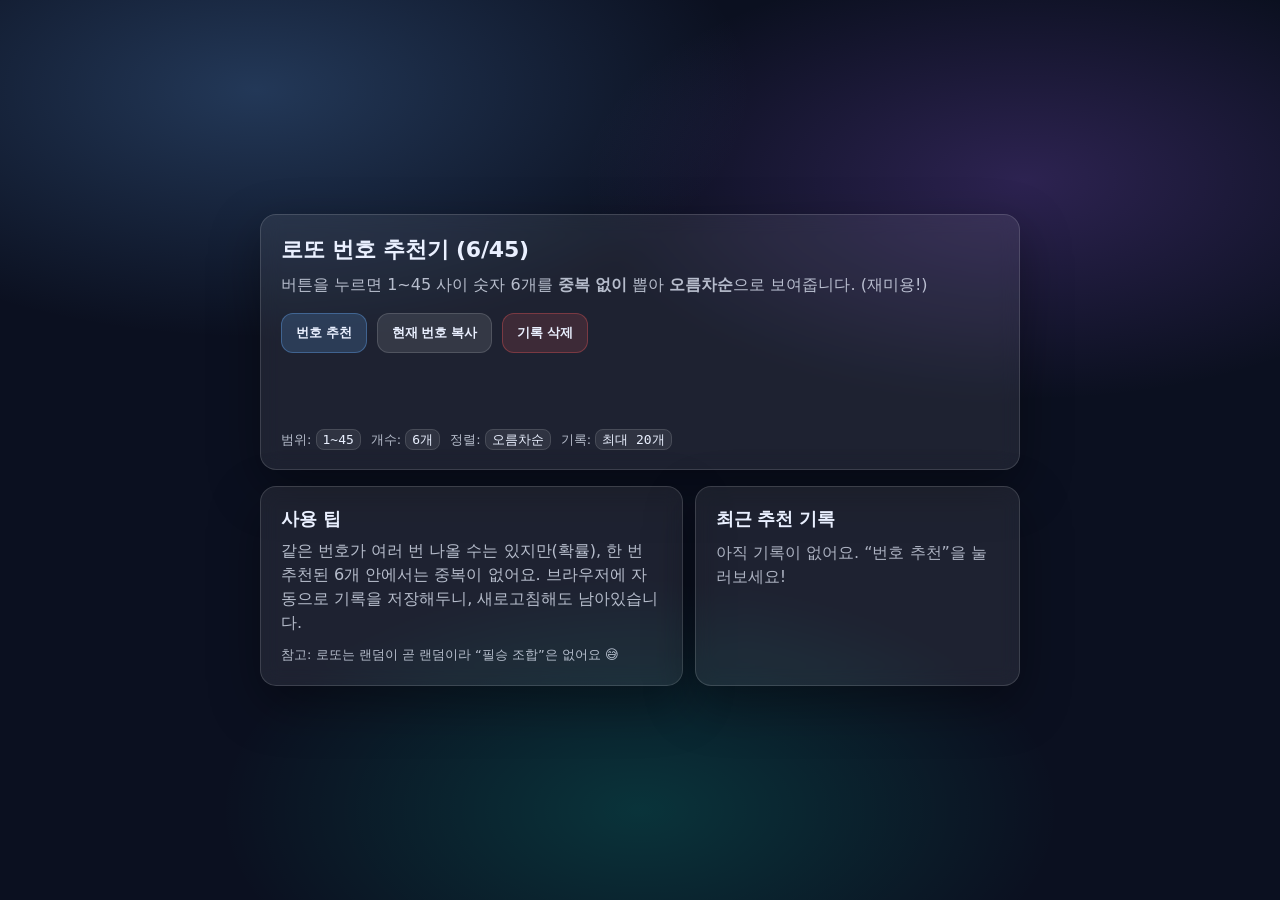
==== index.html @ 37ab80eb "첫 커밋" ====
<!doctype html>
<html lang="ko">
<head>
  <meta charset="utf-8" />
  <meta name="viewport" content="width=device-width,initial-scale=1" />
  <title>로또 번호 추천기 (6/45)</title>
  <style>
    :root {
      --bg: #0b1020;
      --card: rgba(255,255,255,0.08);
      --text: #eaf0ff;
      --muted: rgba(234,240,255,0.75);
      --border: rgba(255,255,255,0.14);
      --shadow: 0 18px 50px rgba(0,0,0,0.35);
    }
    * { box-sizing: border-box; }
    body {
      margin: 0;
      min-height: 100vh;
      display: grid;
      place-items: center;
      font-family: ui-sans-serif, system-ui, -apple-system, Segoe UI, Roboto, "Noto Sans KR", Arial, sans-serif;
      background:
        radial-gradient(900px 450px at 20% 10%, rgba(106, 176, 255, 0.25), transparent 55%),
        radial-gradient(800px 400px at 80% 20%, rgba(165, 101, 255, 0.22), transparent 55%),
        radial-gradient(700px 380px at 50% 90%, rgba(0, 255, 209, 0.15), transparent 60%),
        var(--bg);
      color: var(--text);
      padding: 24px;
    }
    .wrap {
      width: min(760px, 100%);
      display: grid;
      gap: 16px;
    }
    .card {
      background: var(--card);
      border: 1px solid var(--border);
      border-radius: 16px;
      box-shadow: var(--shadow);
      padding: 20px;
      backdrop-filter: blur(10px);
    }
    h1 { margin: 0 0 8px; font-size: 22px; letter-spacing: -0.2px; }
    p { margin: 0; color: var(--muted); line-height: 1.5; }
    .row {
      display: flex;
      flex-wrap: wrap;
      gap: 10px;
      margin-top: 16px;
      align-items: center;
    }
    button {
      appearance: none;
      border: 1px solid var(--border);
      background: rgba(255,255,255,0.10);
      color: var(--text);
      padding: 10px 14px;
      border-radius: 12px;
      cursor: pointer;
      font-weight: 700;
      transition: transform .06s ease, background .15s ease, border-color .15s ease;
    }
    button:hover { background: rgba(255,255,255,0.14); border-color: rgba(255,255,255,0.22); }
    button:active { transform: translateY(1px); }
    button.primary {
      background: rgba(106,176,255,0.18);
      border-color: rgba(106,176,255,0.35);
    }
    button.danger {
      background: rgba(255, 90, 90, 0.14);
      border-color: rgba(255, 90, 90, 0.32);
    }
    .nums {
      display: flex;
      flex-wrap: wrap;
      gap: 10px;
      margin-top: 14px;
      min-height: 54px;
      align-items: center;
    }
    .ball {
      width: 46px;
      height: 46px;
      border-radius: 999px;
      display: grid;
      place-items: center;
      font-weight: 900;
      letter-spacing: -0.4px;
      border: 1px solid rgba(255,255,255,0.18);
      background: rgba(255,255,255,0.10);
      user-select: none;
    }
    .meta {
      display: flex;
      flex-wrap: wrap;
      gap: 10px;
      align-items: center;
      margin-top: 10px;
      color: var(--muted);
      font-size: 13px;
    }
    .meta code {
      background: rgba(255,255,255,0.08);
      border: 1px solid rgba(255,255,255,0.12);
      padding: 2px 6px;
      border-radius: 8px;
      color: var(--text);
    }
    .grid {
      display: grid;
      grid-template-columns: 1fr;
      gap: 12px;
    }
    @media (min-width: 720px) {
      .grid { grid-template-columns: 1.3fr 1fr; }
    }
    .history {
      margin-top: 10px;
      display: grid;
      gap: 8px;
      max-height: 270px;
      overflow: auto;
      padding-right: 6px;
    }
    .hist-item {
      border: 1px solid rgba(255,255,255,0.12);
      background: rgba(255,255,255,0.06);
      border-radius: 12px;
      padding: 10px 12px;
      display: grid;
      gap: 6px;
    }
    .hist-top {
      display: flex;
      justify-content: space-between;
      gap: 10px;
      align-items: baseline;
      font-size: 12px;
      color: var(--muted);
    }
    .hist-nums {
      display: flex;
      flex-wrap: wrap;
      gap: 8px;
    }
    .hist-nums .ball {
      width: 34px;
      height: 34px;
      font-size: 13px;
    }
    .toast {
      position: fixed;
      bottom: 18px;
      left: 50%;
      transform: translateX(-50%);
      background: rgba(0,0,0,0.55);
      border: 1px solid rgba(255,255,255,0.14);
      color: var(--text);
      padding: 10px 14px;
      border-radius: 999px;
      box-shadow: 0 10px 26px rgba(0,0,0,0.35);
      opacity: 0;
      pointer-events: none;
      transition: opacity .18s ease, transform .18s ease;
      backdrop-filter: blur(8px);
      font-size: 13px;
      display: flex;
      gap: 8px;
      align-items: center;
    }
    .toast.show {
      opacity: 1;
      transform: translateX(-50%) translateY(-6px);
    }
  </style>
</head>
<body>
  <div class="wrap">
    <div class="card">
      <h1>로또 번호 추천기 (6/45)</h1>
      <p>버튼을 누르면 1~45 사이 숫자 6개를 <b>중복 없이</b> 뽑아 <b>오름차순</b>으로 보여줍니다. (재미용!)</p>

      <div class="row">
        <button class="primary" id="btnPick">번호 추천</button>
        <button id="btnCopy">현재 번호 복사</button>
        <button class="danger" id="btnClear">기록 삭제</button>
      </div>

      <div class="nums" id="nums" aria-label="추천 번호 영역"></div>

      <div class="meta">
        <span>범위: <code>1~45</code></span>
        <span>개수: <code>6개</code></span>
        <span>정렬: <code>오름차순</code></span>
        <span>기록: <code>최대 20개</code></span>
      </div>
    </div>

    <div class="grid">
      <div class="card">
        <h1 style="font-size:18px;margin-bottom:8px;">사용 팁</h1>
        <p style="margin-bottom:10px;">
          같은 번호가 여러 번 나올 수는 있지만(확률), 한 번 추천된 6개 안에서는 중복이 없어요.
          브라우저에 자동으로 기록을 저장해두니, 새로고침해도 남아있습니다.
        </p>
        <p style="color: var(--muted); font-size: 13px;">
          참고: 로또는 랜덤이 곧 랜덤이라 “필승 조합”은 없어요 😅
        </p>
      </div>

      <div class="card">
        <h1 style="font-size:18px;margin-bottom:8px;">최근 추천 기록</h1>
        <div class="history" id="history"></div>
      </div>
    </div>
  </div>

  <div class="toast" id="toast" role="status" aria-live="polite"></div>

  <script>
    const $nums = document.getElementById('nums');
    const $history = document.getElementById('history');
    const $toast = document.getElementById('toast');

    const STORAGE_KEY = 'lotto_history_v1';
    const MAX_HISTORY = 20;

    function showToast(message) {
      $toast.textContent = message;
      $toast.classList.add('show');
      clearTimeout(showToast._t);
      showToast._t = setTimeout(() => $toast.classList.remove('show'), 1400);
    }

    function secureRandomInt(min, max) {
      // min/max inclusive
      const range = max - min + 1;
      const maxUint = 0xFFFFFFFF;
      const bucketSize = Math.floor((maxUint + 1) / range) * range;
      const arr = new Uint32Array(1);

      while (true) {
        crypto.getRandomValues(arr);
        const x = arr[0];
        if (x < bucketSize) {
          return min + (x % range);
        }
      }
    }

    function pickLottoNumbers() {
      const set = new Set();
      while (set.size < 6) {
        set.add(secureRandomInt(1, 45));
      }
      return Array.from(set).sort((a, b) => a - b);
    }

    function renderBalls(container, numbers) {
      container.innerHTML = '';
      numbers.forEach(n => {
        const el = document.createElement('div');
        el.className = 'ball';
        el.textContent = n;
        container.appendChild(el);
      });
    }

    function loadHistory() {
      try {
        return JSON.parse(localStorage.getItem(STORAGE_KEY) || '[]');
      } catch {
        return [];
      }
    }

    function saveHistory(list) {
      localStorage.setItem(STORAGE_KEY, JSON.stringify(list.slice(0, MAX_HISTORY)));
    }

    function formatKST(ts) {
      const d = new Date(ts);
      // 브라우저 로컬 타임 기준으로 표시 (한국이면 KST)
      return d.toLocaleString('ko-KR', { hour12: false });
    }

    function renderHistory() {
      const hist = loadHistory();
      $history.innerHTML = '';

      if (hist.length === 0) {
        const empty = document.createElement('p');
        empty.style.color = 'rgba(234,240,255,0.7)';
        empty.style.margin = '0';
        empty.textContent = '아직 기록이 없어요. “번호 추천”을 눌러보세요!';
        $history.appendChild(empty);
        return;
      }

      hist.forEach(item => {
        const wrap = document.createElement('div');
        wrap.className = 'hist-item';

        const top = document.createElement('div');
        top.className = 'hist-top';
        const left = document.createElement('div');
        left.textContent = formatKST(item.ts);
        const right = document.createElement('button');
        right.textContent = '복사';
        right.style.padding = '6px 10px';
        right.style.borderRadius = '10px';
        right.style.fontWeight = '800';
        right.addEventListener('click', async () => {
          const text = item.nums.join(', ');
          try {
            await navigator.clipboard.writeText(text);
            showToast('기록 번호를 복사했어요');
          } catch {
            fallbackCopy(text);
            showToast('기록 번호를 복사했어요');
          }
        });

        top.appendChild(left);
        top.appendChild(right);

        const nums = document.createElement('div');
        nums.className = 'hist-nums';
        renderBalls(nums, item.nums);

        wrap.appendChild(top);
        wrap.appendChild(nums);
        $history.appendChild(wrap);
      });
    }

    function fallbackCopy(text) {
      const ta = document.createElement('textarea');
      ta.value = text;
      ta.style.position = 'fixed';
      ta.style.left = '-9999px';
      document.body.appendChild(ta);
      ta.select();
      document.execCommand('copy');
      document.body.removeChild(ta);
    }

    function setCurrent(numbers) {
      window.__current = numbers;
      renderBalls($nums, numbers);
    }

    document.getElementById('btnPick').addEventListener('click', () => {
      const numbers = pickLottoNumbers();
      setCurrent(numbers);

      const hist = loadHistory();
      hist.unshift({ ts: Date.now(), nums: numbers });
      saveHistory(hist);
      renderHistory();

      showToast('새 번호를 추천했어요!');
    });

    document.getElementById('btnCopy').addEventListener('click', async () => {
      const cur = window.__current;
      if (!cur || cur.length !== 6) {
        showToast('먼저 번호를 추천받아 주세요');
        return;
      }
      const text = cur.join(', ');
      try {
        await navigator.clipboard.writeText(text);
        showToast('현재 번호를 복사했어요');
      } catch {
        fallbackCopy(text);
        showToast('현재 번호를 복사했어요');
      }
    });

    document.getElementById('btnClear').addEventListener('click', () => {
      localStorage.removeItem(STORAGE_KEY);
      renderHistory();
      showToast('기록을 삭제했어요');
    });

    // 초기 로드
    renderHistory();
    setCurrent([].slice()); // 비워두기
  </script>
</body>
</html>
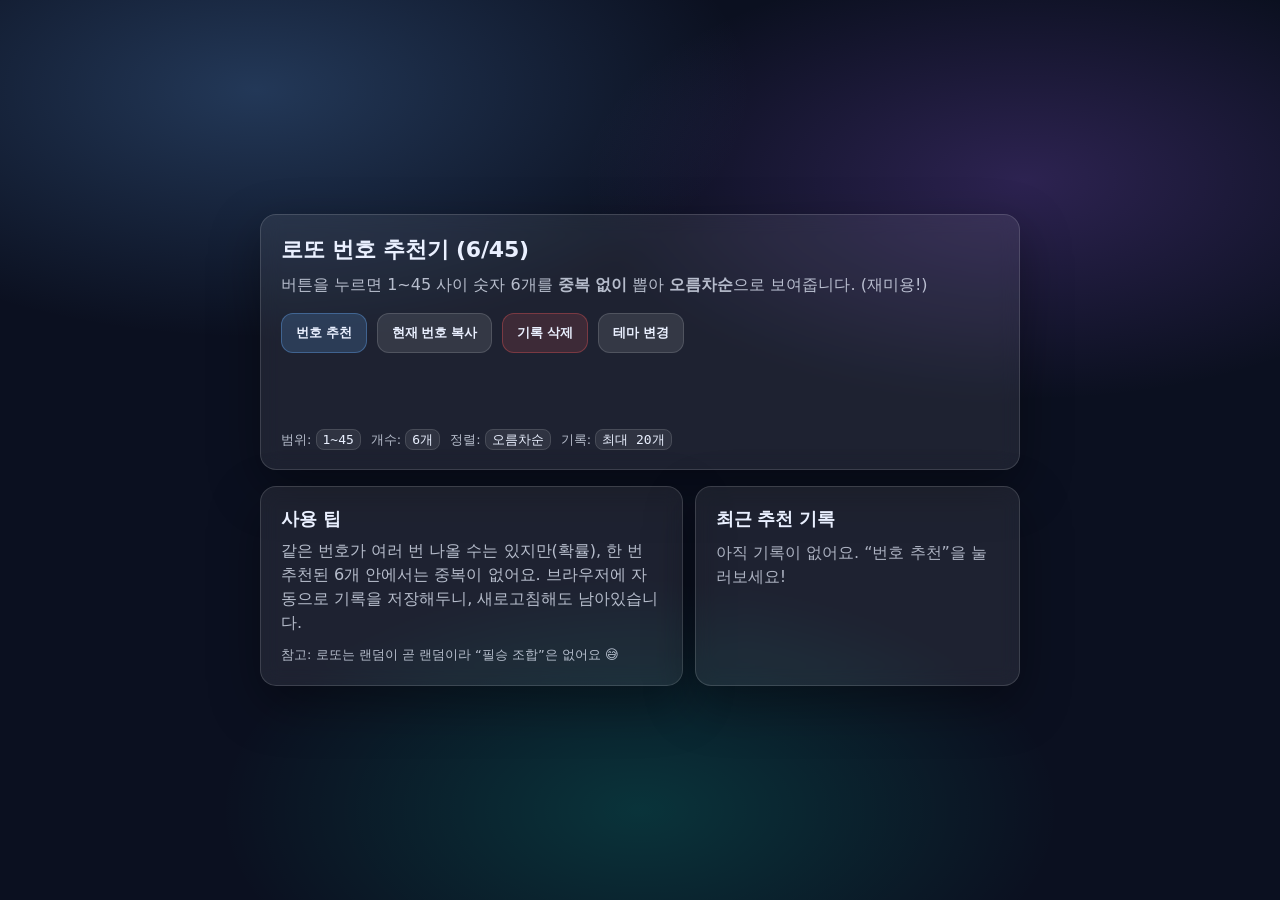
==== commit 62b1ad76: "다크/화이트 모드 기능 추가" ====
--- a/index.html
+++ b/index.html
@@ -12,6 +12,15 @@
       --muted: rgba(234,240,255,0.75);
       --border: rgba(255,255,255,0.14);
       --shadow: 0 18px 50px rgba(0,0,0,0.35);
+    }
+    body[data-theme="light"] {
+        --bg: #f4f6f8;
+        --card: #ffffff;
+        --text: #212529;
+        --muted: #6c757d;
+        --border: #dee2e6;
+        --shadow: 0 12px 40px rgba(0,0,0,0.1);
+        background: var(--bg);
     }
     * { box-sizing: border-box; }
     body {
@@ -173,6 +182,49 @@
       opacity: 1;
       transform: translateX(-50%) translateY(-6px);
     }
+    body[data-theme="light"] .card {
+        background: var(--card);
+        border-color: var(--border);
+        box-shadow: var(--shadow);
+    }
+    body[data-theme="light"] p { color: var(--muted); }
+    body[data-theme="light"] h1 { color: var(--text); }
+    body[data-theme="light"] button {
+        border-color: #ced4da;
+        background: #f8f9fa;
+        color: #495057;
+    }
+    body[data-theme="light"] button:hover { background: #e9ecef; border-color: #b1b9c1; }
+    body[data-theme="light"] button.primary {
+        background: #0d6efd;
+        border-color: #0d6efd;
+        color: #fff;
+    }
+    body[data-theme="light"] button.danger {
+        background: #dc3545;
+        border-color: #dc3545;
+        color: #fff;
+    }
+    body[data-theme="light"] .ball {
+        border-color: #dee2e6;
+        background: #f8f9fa;
+        color: #343a40;
+    }
+     body[data-theme="light"] .meta code {
+        background: #e9ecef;
+        border-color: #dee2e6;
+        color: #212529;
+    }
+    body[data-theme="light"] .hist-item {
+        border-color: #e9ecef;
+        background: #f8f9fa;
+    }
+     body[data-theme="light"] .hist-top { color: #6c757d; }
+     body[data-theme="light"] .toast {
+        background: rgba(33,37,41,0.85);
+        border: 1px solid rgba(255,255,255,0.05);
+        color: #fff;
+     }
   </style>
 </head>
 <body>
@@ -185,6 +237,7 @@
         <button class="primary" id="btnPick">번호 추천</button>
         <button id="btnCopy">현재 번호 복사</button>
         <button class="danger" id="btnClear">기록 삭제</button>
+        <button id="btnTheme">테마 변경</button>
       </div>
 
       <div class="nums" id="nums" aria-label="추천 번호 영역"></div>
@@ -224,6 +277,7 @@
     const $toast = document.getElementById('toast');
 
     const STORAGE_KEY = 'lotto_history_v1';
+    const THEME_KEY = 'lotto_theme_v1';
     const MAX_HISTORY = 20;
 
     function showToast(message) {
@@ -269,7 +323,7 @@
 
     function loadHistory() {
       try {
-        return JSON.parse(localStorage.getItem(STORAGE_KEY) || '[]');
+        return JSON.parse(localStorage.getItem(STORAGE_KEY) || '[]')
       } catch {
         return [];
       }
@@ -350,6 +404,18 @@
       window.__current = numbers;
       renderBalls($nums, numbers);
     }
+    
+    function applyTheme(theme) {
+        document.body.dataset.theme = theme;
+    }
+
+    function loadTheme() {
+        return localStorage.getItem(THEME_KEY) || 'dark';
+    }
+
+    function saveTheme(theme) {
+        localStorage.setItem(THEME_KEY, theme);
+    }
 
     document.getElementById('btnPick').addEventListener('click', () => {
       const numbers = pickLottoNumbers();
@@ -384,12 +450,19 @@
       renderHistory();
       showToast('기록을 삭제했어요');
     });
+    
+    document.getElementById('btnTheme').addEventListener('click', () => {
+        const currentTheme = loadTheme();
+        const newTheme = currentTheme === 'dark' ? 'light' : 'dark';
+        applyTheme(newTheme);
+        saveTheme(newTheme);
+        showToast(newTheme === 'dark' ? '다크 모드로 변경했어요' : '라이트 모드로 변경했어요');
+    });
 
     // 초기 로드
     renderHistory();
     setCurrent([].slice()); // 비워두기
+    applyTheme(loadTheme());
   </script>
 </body>
 </html>
-
-
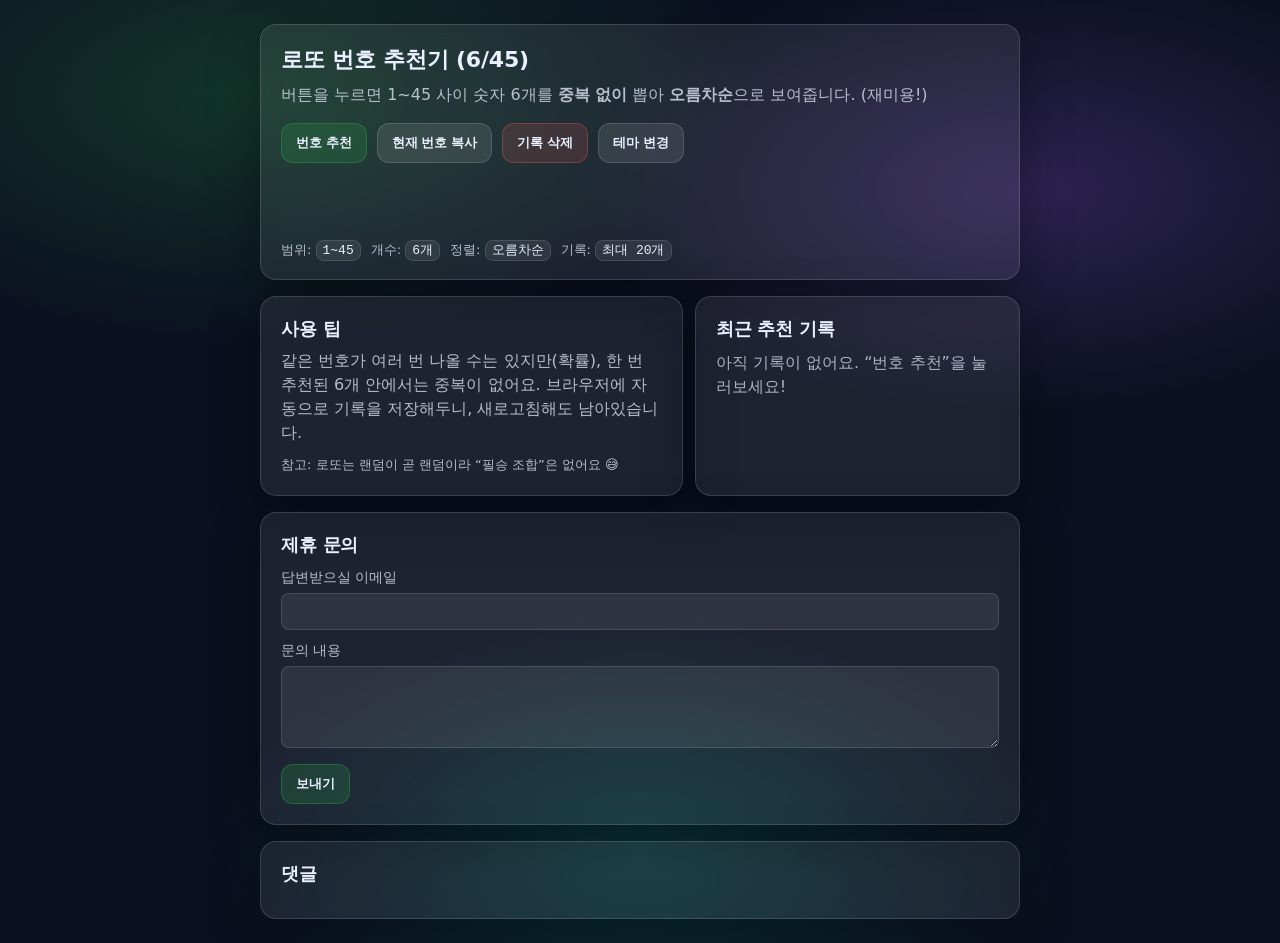
==== commit 463a8a0b: "feat: 제휴 문의 및 댓글 기능 추가, 테마 변경" ====
--- a/index.html
+++ b/index.html
@@ -1,3 +1,4 @@
+
 <!doctype html>
 <html lang="ko">
 <head>
@@ -30,7 +31,7 @@
       place-items: center;
       font-family: ui-sans-serif, system-ui, -apple-system, Segoe UI, Roboto, "Noto Sans KR", Arial, sans-serif;
       background:
-        radial-gradient(900px 450px at 20% 10%, rgba(106, 176, 255, 0.25), transparent 55%),
+        radial-gradient(900px 450px at 20% 10%, rgba(40, 167, 69, 0.25), transparent 55%),
         radial-gradient(800px 400px at 80% 20%, rgba(165, 101, 255, 0.22), transparent 55%),
         radial-gradient(700px 380px at 50% 90%, rgba(0, 255, 209, 0.15), transparent 60%),
         var(--bg);
@@ -73,8 +74,8 @@
     button:hover { background: rgba(255,255,255,0.14); border-color: rgba(255,255,255,0.22); }
     button:active { transform: translateY(1px); }
     button.primary {
-      background: rgba(106,176,255,0.18);
-      border-color: rgba(106,176,255,0.35);
+      background: rgba(40, 167, 69, 0.2);
+      border-color: rgba(40, 167, 69, 0.4);
     }
     button.danger {
       background: rgba(255, 90, 90, 0.14);
@@ -196,8 +197,8 @@
     }
     body[data-theme="light"] button:hover { background: #e9ecef; border-color: #b1b9c1; }
     body[data-theme="light"] button.primary {
-        background: #0d6efd;
-        border-color: #0d6efd;
+        background: #28a745;
+        border-color: #28a745;
         color: #fff;
     }
     body[data-theme="light"] button.danger {
@@ -225,6 +226,28 @@
         border: 1px solid rgba(255,255,255,0.05);
         color: #fff;
      }
+    .form-group {
+      display: grid;
+      gap: 6px;
+    }
+    .form-group label {
+      font-size: 14px;
+      color: var(--muted);
+    }
+    .form-group input, .form-group textarea {
+      width: 100%;
+      background: rgba(255,255,255,0.08);
+      border: 1px solid rgba(255,255,255,0.12);
+      border-radius: 8px;
+      padding: 10px 12px;
+      color: var(--text);
+      font-family: inherit;
+    }
+    body[data-theme="light"] .form-group input, body[data-theme="light"] .form-group textarea {
+      background: #f8f9fa;
+      border-color: #dee2e6;
+      color: #212529;
+    }
   </style>
 </head>
 <body>
@@ -266,6 +289,44 @@
         <h1 style="font-size:18px;margin-bottom:8px;">최근 추천 기록</h1>
         <div class="history" id="history"></div>
       </div>
+    </div>
+    
+    <div class="card">
+        <h1 style="font-size:18px;margin-bottom:12px;">제휴 문의</h1>
+        <form action="https://formspree.io/f/mojkawya" method="POST">
+            <div class="form-group" style="margin-bottom: 12px;">
+                <label for="email">답변받으실 이메일</label>
+                <input type="email" id="email" name="email" required>
+            </div>
+            <div class="form-group" style="margin-bottom: 16px;">
+                <label for="message">문의 내용</label>
+                <textarea id="message" name="message" rows="4" required></textarea>
+            </div>
+            <button type="submit" class="primary">보내기</button>
+        </form>
+    </div>
+
+    <div class="card">
+        <h1 style="font-size:18px;margin-bottom:12px;">댓글</h1>
+        <div id="disqus_thread"></div>
+        <script>
+            /**
+            *  RECOMMENDED CONFIGURATION VARIABLES: EDIT AND UNCOMMENT THE SECTION BELOW TO INSERT DYNAMIC VALUES FROM YOUR PLATFORM OR CMS.
+            *  LEARN WHY DEFINING THESE VARIABLES IS IMPORTANT: https://disqus.com/admin/universalcode/#configuration-variables    */
+            /*
+            var disqus_config = function () {
+            this.page.url = PAGE_URL;  // Replace PAGE_URL with your page's canonical URL variable
+            this.page.identifier = PAGE_IDENTIFIER; // Replace PAGE_IDENTIFIER with your page's unique identifier variable
+            };
+            */
+            (function() { // DON'T EDIT BELOW THIS LINE
+            var d = document, s = d.createElement('script');
+            s.src = 'https://bibecoding.disqus.com/embed.js';
+            s.setAttribute('data-timestamp', +new Date());
+            (d.head || d.body).appendChild(s);
+            })();
+        </script>
+        <noscript>Please enable JavaScript to view the <a href="https://disqus.com/?ref_noscript">comments powered by Disqus.</a></noscript>
     </div>
   </div>
 
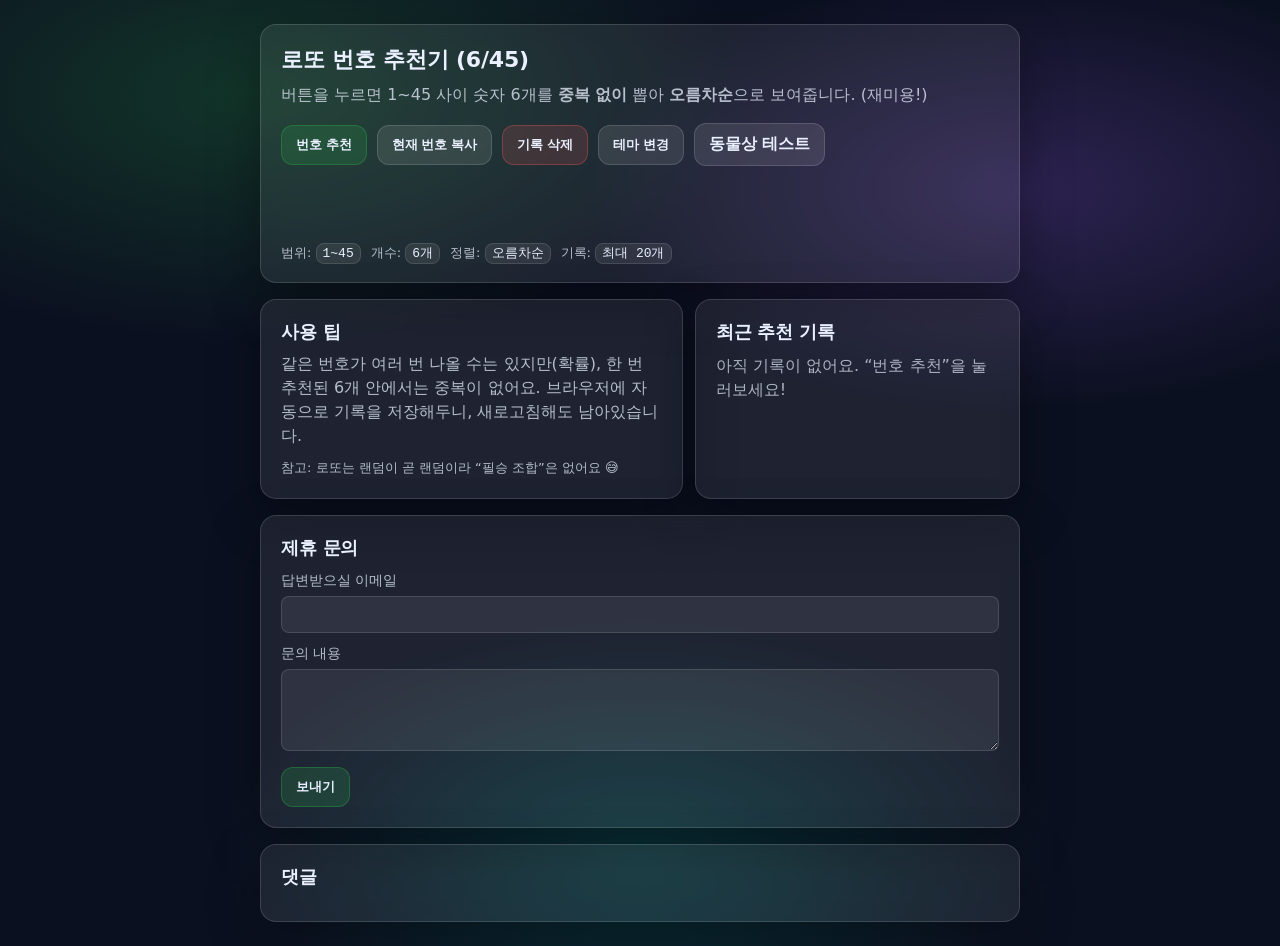
==== commit c4bfd32b: "feat: 동물상 테스트 기능 추가 및 파일 업로드 방식으로 변경" ====
--- a/index.html
+++ b/index.html
@@ -60,7 +60,7 @@
       margin-top: 16px;
       align-items: center;
     }
-    button {
+    button, a.button {
       appearance: none;
       border: 1px solid var(--border);
       background: rgba(255,255,255,0.10);
@@ -70,14 +70,16 @@
       cursor: pointer;
       font-weight: 700;
       transition: transform .06s ease, background .15s ease, border-color .15s ease;
-    }
-    button:hover { background: rgba(255,255,255,0.14); border-color: rgba(255,255,255,0.22); }
-    button:active { transform: translateY(1px); }
-    button.primary {
+      text-decoration: none;
+      display: inline-block;
+    }
+    button:hover, a.button:hover { background: rgba(255,255,255,0.14); border-color: rgba(255,255,255,0.22); }
+    button:active, a.button:active { transform: translateY(1px); }
+    button.primary, a.button.primary {
       background: rgba(40, 167, 69, 0.2);
       border-color: rgba(40, 167, 69, 0.4);
     }
-    button.danger {
+    button.danger, a.button.danger {
       background: rgba(255, 90, 90, 0.14);
       border-color: rgba(255, 90, 90, 0.32);
     }
@@ -190,18 +192,18 @@
     }
     body[data-theme="light"] p { color: var(--muted); }
     body[data-theme="light"] h1 { color: var(--text); }
-    body[data-theme="light"] button {
+    body[data-theme="light"] button, body[data-theme="light"] a.button {
         border-color: #ced4da;
         background: #f8f9fa;
         color: #495057;
     }
-    body[data-theme="light"] button:hover { background: #e9ecef; border-color: #b1b9c1; }
-    body[data-theme="light"] button.primary {
+    body[data-theme="light"] button:hover, body[data-theme="light"] a.button:hover { background: #e9ecef; border-color: #b1b9c1; }
+    body[data-theme="light"] button.primary, body[data-theme="light"] a.button.primary {
         background: #28a745;
         border-color: #28a745;
         color: #fff;
     }
-    body[data-theme="light"] button.danger {
+    body[data-theme="light"] button.danger, body[data-theme="light"] a.button.danger {
         background: #dc3545;
         border-color: #dc3545;
         color: #fff;
@@ -261,6 +263,7 @@
         <button id="btnCopy">현재 번호 복사</button>
         <button class="danger" id="btnClear">기록 삭제</button>
         <button id="btnTheme">테마 변경</button>
+        <a href="/animal-test.html" class="button">동물상 테스트</a>
       </div>
 
       <div class="nums" id="nums" aria-label="추천 번호 영역"></div>
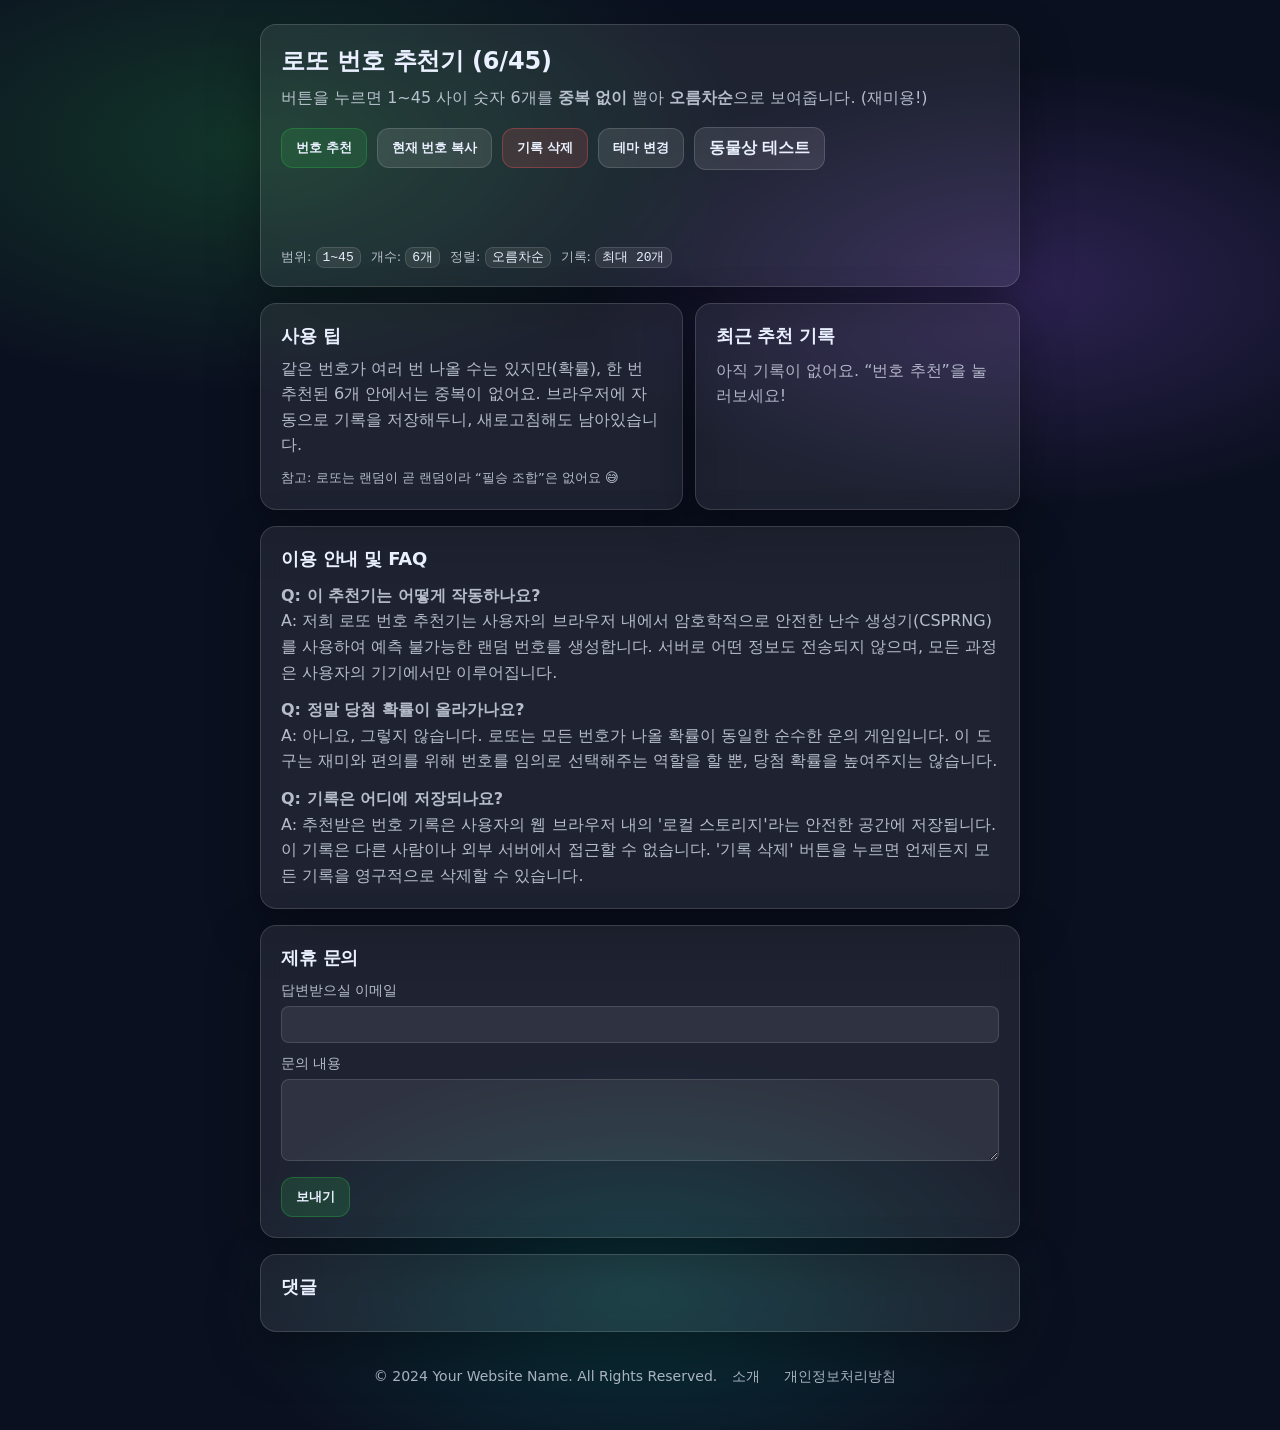
==== commit f1c780f6: "feat: 애드센스 승인을 위한 사이트 품질 개선" ====
--- a/index.html
+++ b/index.html
@@ -4,7 +4,27 @@
 <head>
   <meta charset="utf-8" />
   <meta name="viewport" content="width=device-width,initial-scale=1" />
-  <title>로또 번호 추천기 (6/45)</title>
+  <title>무료 로또 번호 추천기 - 정확하고 빠른 행운의 6자리 숫자 조합</title>
+  <meta name="description" content="완벽히 안전하고 새로운 방식의 로또 번호 추천을 받아보세요. 버튼 하나로 1부터 45까지의 숫자 중 6개를 중복 없이, 오름차순으로 정렬하여 추천해 드립니다. 재미로 즐기는 당신의 행운을 시험해보세요.">
+  <link rel="canonical" href="https://product-builder-lecture.web.app/index.html">
+
+  <!-- Open Graph / Facebook -->
+  <meta property="og:type" content="website">
+  <meta property="og:url" content="https://product-builder-lecture.web.app/index.html">
+  <meta property="og:title" content="무료 로또 번호 추천기 - 정확하고 빠른 행운의 6자리 숫자 조합">
+  <meta property="og:description" content="버튼 하나로 1부터 45까지의 숫자 중 6개를 중복 없이, 오름차순으로 정렬하여 추천해 드립니다.">
+  <meta property="og:image" content="https://product-builder-lecture.web.app/og-image.png"> 
+
+  <!-- Twitter -->
+  <meta property="twitter:card" content="summary_large_image">
+  <meta property="twitter:url" content="https://product-builder-lecture.web.app/index.html">
+  <meta property="twitter:title" content="무료 로또 번호 추천기 - 정확하고 빠른 행운의 6자리 숫자 조합">
+  <meta property="twitter:description" content="버튼 하나로 1부터 45까지의 숫자 중 6개를 중복 없이, 오름차순으로 정렬하여 추천해 드립니다.">
+  <meta property="twitter:image" content="https://product-builder-lecture.web.app/og-image.png">
+
+  <meta name="google-adsense-account" content="ca-pub-3163920945379981">
+  <script async src="https://pagead2.googlesyndication.com/pagead/js/adsbygoogle.js?client=ca-pub-3163920945379981"
+     crossorigin="anonymous"></script>
   <style>
     :root {
       --bg: #0b1020;
@@ -51,8 +71,10 @@
       padding: 20px;
       backdrop-filter: blur(10px);
     }
-    h1 { margin: 0 0 8px; font-size: 22px; letter-spacing: -0.2px; }
-    p { margin: 0; color: var(--muted); line-height: 1.5; }
+    h1, h2, h3 { margin: 0 0 8px; letter-spacing: -0.2px; }
+    h1 { font-size: 24px; }
+    h2 { font-size: 20px; }
+    p { margin: 0; color: var(--muted); line-height: 1.6; }
     .row {
       display: flex;
       flex-wrap: wrap;
@@ -191,7 +213,7 @@
         box-shadow: var(--shadow);
     }
     body[data-theme="light"] p { color: var(--muted); }
-    body[data-theme="light"] h1 { color: var(--text); }
+    body[data-theme="light"] h1, body[data-theme="light"] h2, body[data-theme="light"] h3 { color: var(--text); }
     body[data-theme="light"] button, body[data-theme="light"] a.button {
         border-color: #ced4da;
         background: #f8f9fa;
@@ -203,7 +225,7 @@
         border-color: #28a745;
         color: #fff;
     }
-    body[data-theme="light"] button.danger, body[data-theme="light"] a.button.danger {
+    body[data-theme="light"] button.danger, body[data-theme-="light"] a.button.danger {
         background: #dc3545;
         border-color: #dc3545;
         color: #fff;
@@ -250,6 +272,20 @@
       border-color: #dee2e6;
       color: #212529;
     }
+    .footer {
+        text-align: center;
+        padding: 20px;
+        color: var(--muted);
+        font-size: 14px;
+    }
+    .footer a {
+        color: var(--muted);
+        text-decoration: none;
+        margin: 0 10px;
+    }
+    .footer a:hover {
+        color: var(--text);
+    }
   </style>
 </head>
 <body>
@@ -278,7 +314,7 @@
 
     <div class="grid">
       <div class="card">
-        <h1 style="font-size:18px;margin-bottom:8px;">사용 팁</h1>
+        <h2 style="font-size:18px;margin-bottom:8px;">사용 팁</h2>
         <p style="margin-bottom:10px;">
           같은 번호가 여러 번 나올 수는 있지만(확률), 한 번 추천된 6개 안에서는 중복이 없어요.
           브라우저에 자동으로 기록을 저장해두니, 새로고침해도 남아있습니다.
@@ -289,13 +325,29 @@
       </div>
 
       <div class="card">
-        <h1 style="font-size:18px;margin-bottom:8px;">최근 추천 기록</h1>
+        <h2 style="font-size:18px;margin-bottom:8px;">최근 추천 기록</h2>
         <div class="history" id="history"></div>
       </div>
     </div>
-    
+
     <div class="card">
-        <h1 style="font-size:18px;margin-bottom:12px;">제휴 문의</h1>
+        <h2 style="font-size:18px;margin-bottom:12px;">이용 안내 및 FAQ</h2>
+        <p style="text-align: left; margin-bottom: 12px;">
+            <strong>Q: 이 추천기는 어떻게 작동하나요?</strong><br>
+            A: 저희 로또 번호 추천기는 사용자의 브라우저 내에서 암호학적으로 안전한 난수 생성기(CSPRNG)를 사용하여 예측 불가능한 랜덤 번호를 생성합니다. 서버로 어떤 정보도 전송되지 않으며, 모든 과정은 사용자의 기기에서만 이루어집니다.
+        </p>
+        <p style="text-align: left; margin-bottom: 12px;">
+            <strong>Q: 정말 당첨 확률이 올라가나요?</strong><br>
+            A: 아니요, 그렇지 않습니다. 로또는 모든 번호가 나올 확률이 동일한 순수한 운의 게임입니다. 이 도구는 재미와 편의를 위해 번호를 임의로 선택해주는 역할을 할 뿐, 당첨 확률을 높여주지는 않습니다.
+        </p>
+         <p style="text-align: left;">
+            <strong>Q: 기록은 어디에 저장되나요?</strong><br>
+            A: 추천받은 번호 기록은 사용자의 웹 브라우저 내의 '로컬 스토리지'라는 안전한 공간에 저장됩니다. 이 기록은 다른 사람이나 외부 서버에서 접근할 수 없습니다. '기록 삭제' 버튼을 누르면 언제든지 모든 기록을 영구적으로 삭제할 수 있습니다.
+        </p>
+    </div>
+
+    <div class="card">
+        <h2 style="font-size:18px;margin-bottom:12px;">제휴 문의</h2>
         <form action="https://formspree.io/f/mojkawya" method="POST">
             <div class="form-group" style="margin-bottom: 12px;">
                 <label for="email">답변받으실 이메일</label>
@@ -310,19 +362,14 @@
     </div>
 
     <div class="card">
-        <h1 style="font-size:18px;margin-bottom:12px;">댓글</h1>
+        <h2 style="font-size:18px;margin-bottom:12px;">댓글</h2>
         <div id="disqus_thread"></div>
         <script>
-            /**
-            *  RECOMMENDED CONFIGURATION VARIABLES: EDIT AND UNCOMMENT THE SECTION BELOW TO INSERT DYNAMIC VALUES FROM YOUR PLATFORM OR CMS.
-            *  LEARN WHY DEFINING THESE VARIABLES IS IMPORTANT: https://disqus.com/admin/universalcode/#configuration-variables    */
-            /*
             var disqus_config = function () {
-            this.page.url = PAGE_URL;  // Replace PAGE_URL with your page's canonical URL variable
-            this.page.identifier = PAGE_IDENTIFIER; // Replace PAGE_IDENTIFIER with your page's unique identifier variable
+                this.page.url = "https://product-builder-lecture.web.app/index.html";
+                this.page.identifier = "lotto-generator-main";
             };
-            */
-            (function() { // DON'T EDIT BELOW THIS LINE
+            (function() { 
             var d = document, s = d.createElement('script');
             s.src = 'https://bibecoding.disqus.com/embed.js';
             s.setAttribute('data-timestamp', +new Date());
@@ -331,6 +378,12 @@
         </script>
         <noscript>Please enable JavaScript to view the <a href="https://disqus.com/?ref_noscript">comments powered by Disqus.</a></noscript>
     </div>
+
+    <footer class="footer">
+        © 2024 Your Website Name. All Rights Reserved.
+        <a href="/about.html">소개</a>
+        <a href="/privacy.html">개인정보처리방침</a>
+    </footer>
   </div>
 
   <div class="toast" id="toast" role="status" aria-live="polite"></div>
@@ -352,7 +405,6 @@
     }
 
     function secureRandomInt(min, max) {
-      // min/max inclusive
       const range = max - min + 1;
       const maxUint = 0xFFFFFFFF;
       const bucketSize = Math.floor((maxUint + 1) / range) * range;
@@ -399,7 +451,6 @@
 
     function formatKST(ts) {
       const d = new Date(ts);
-      // 브라우저 로컬 타임 기준으로 표시 (한국이면 KST)
       return d.toLocaleString('ko-KR', { hour12: false });
     }
 
@@ -525,7 +576,7 @@
 
     // 초기 로드
     renderHistory();
-    setCurrent([].slice()); // 비워두기
+    setCurrent([].slice()); 
     applyTheme(loadTheme());
   </script>
 </body>
